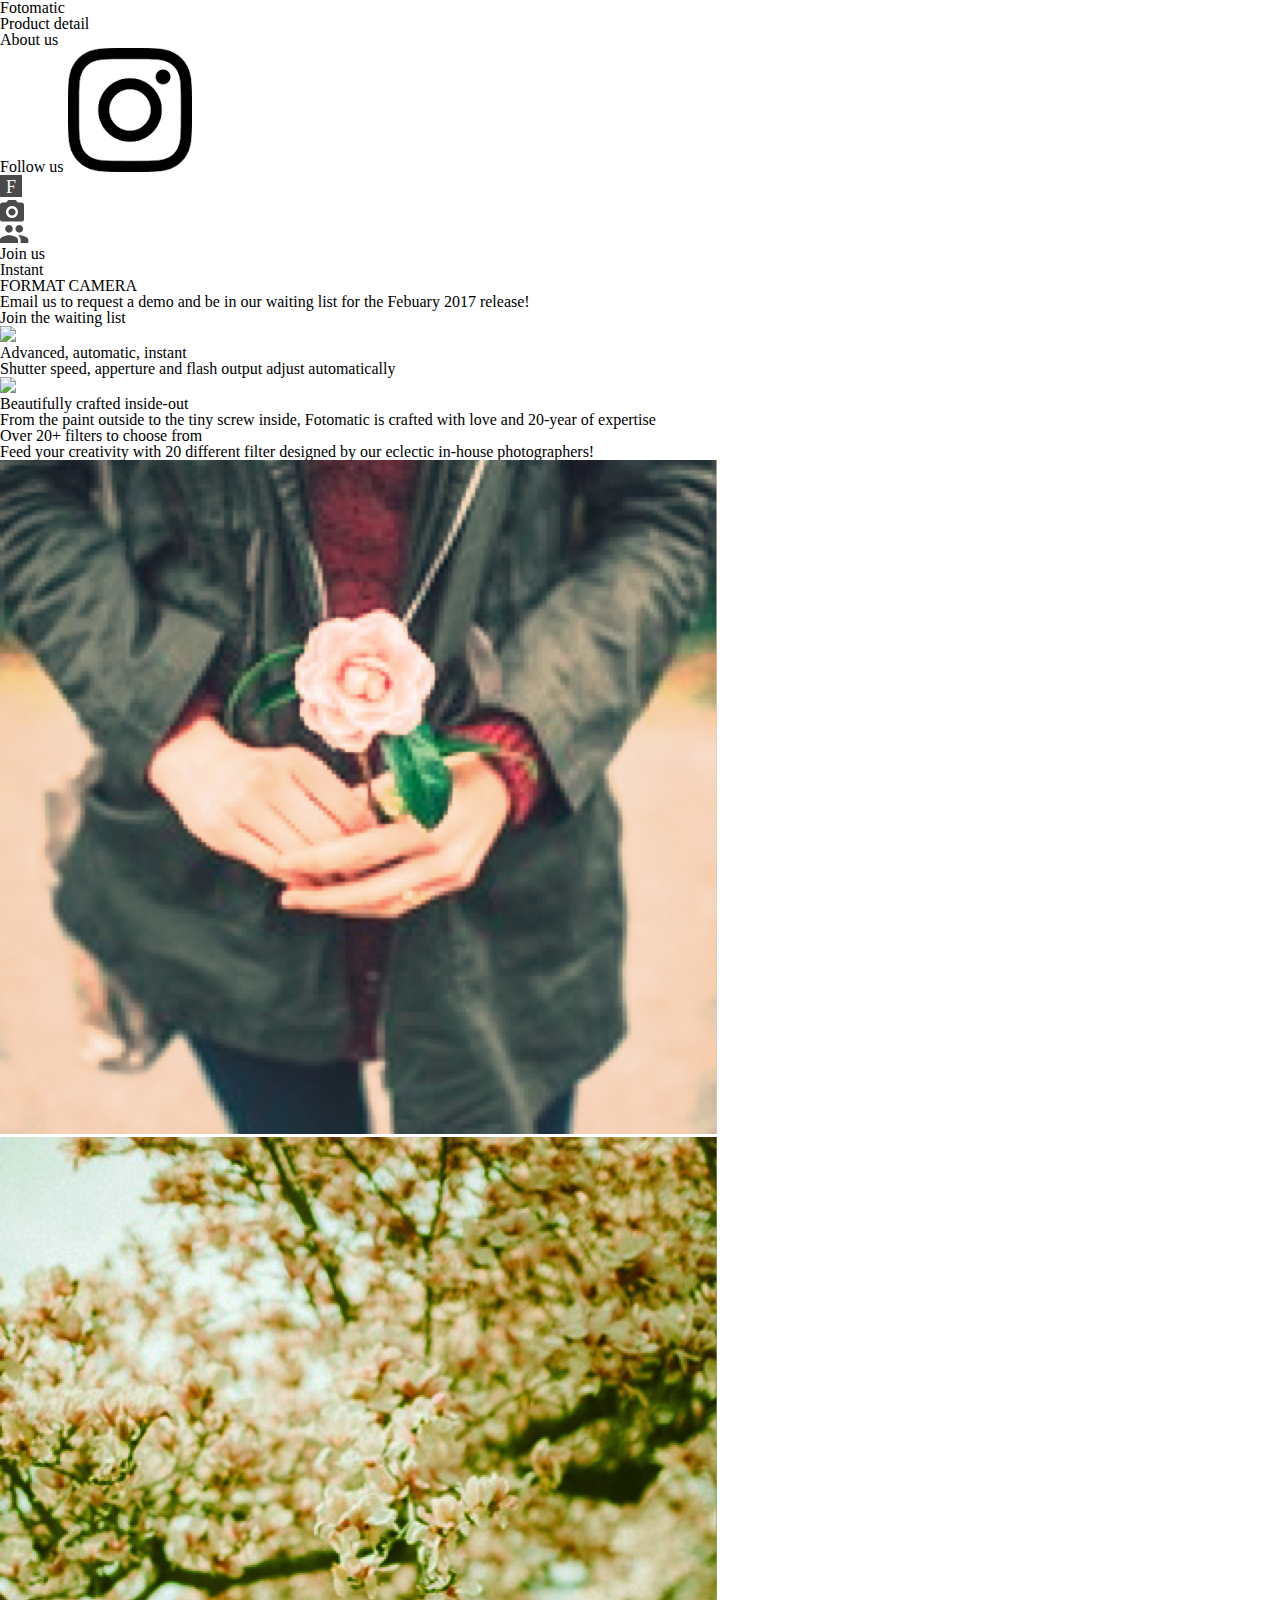
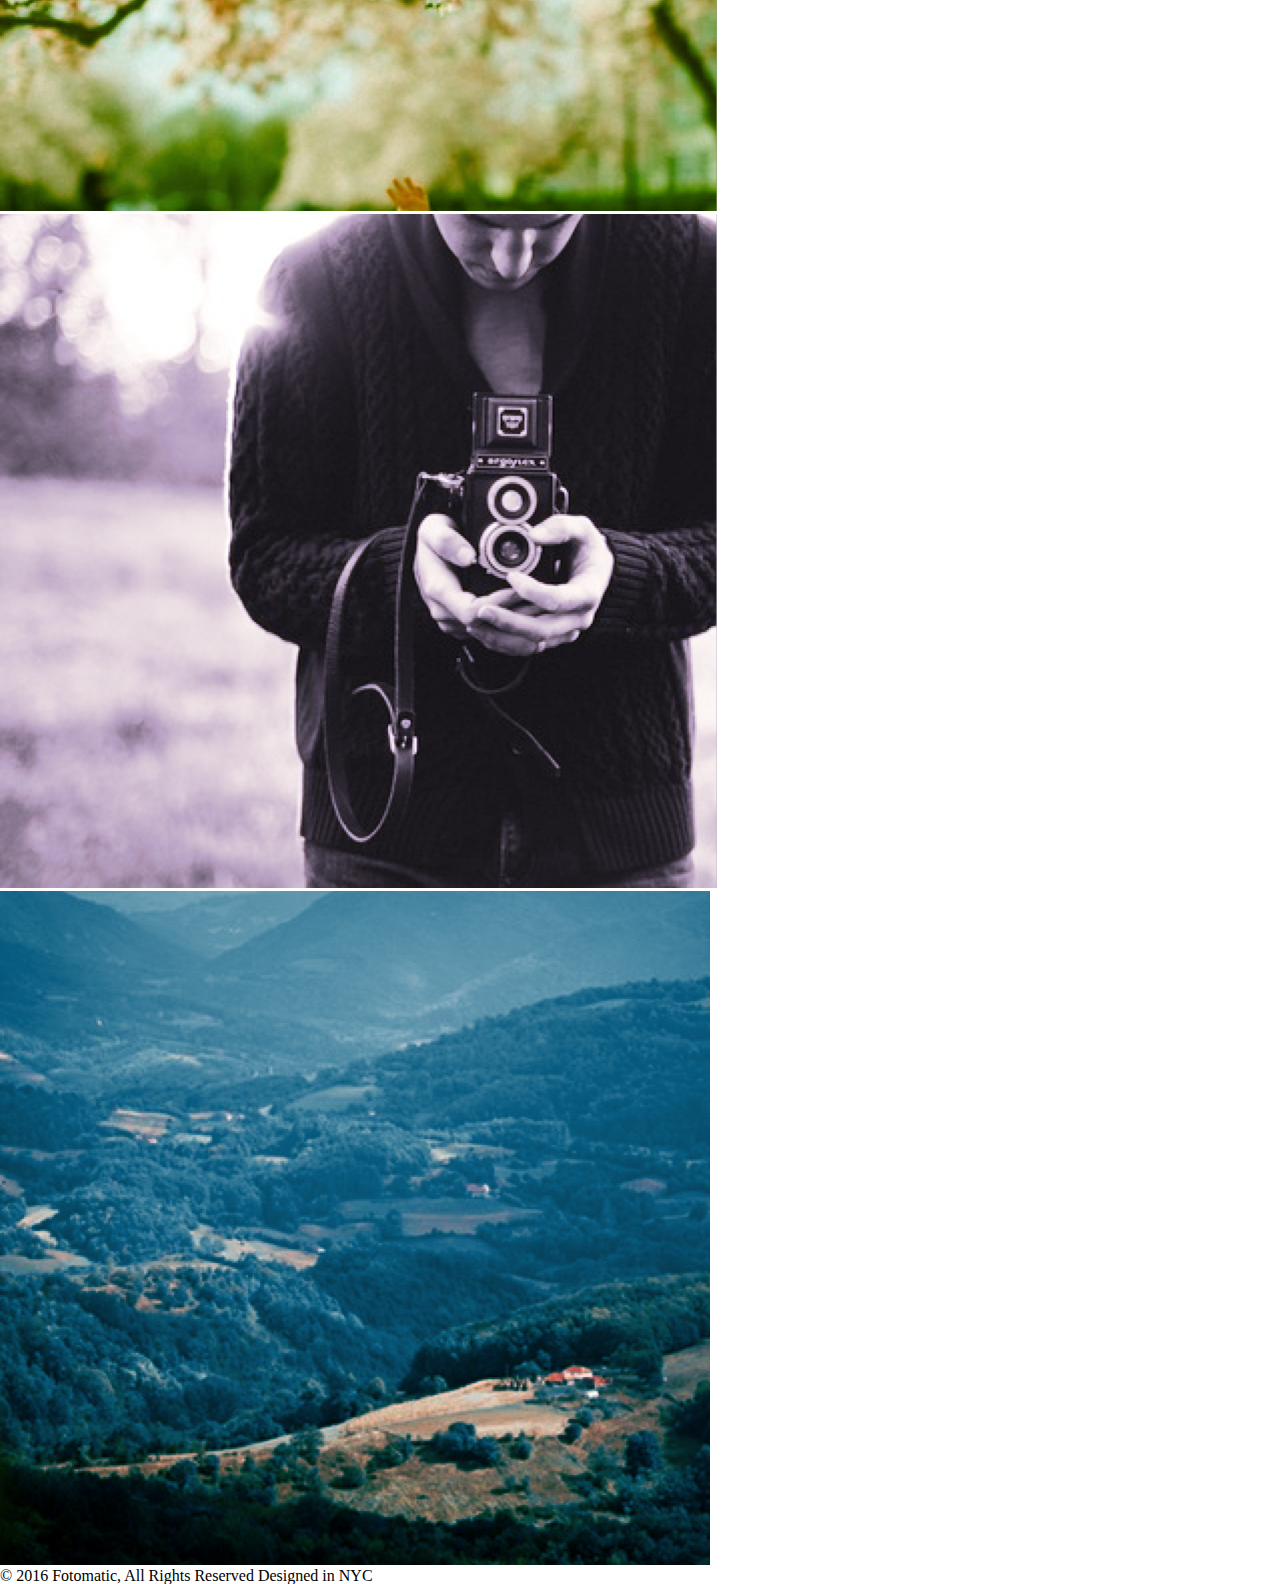
==== Fixing responsive website/index.html @ f3db660c "final" ====
<!DOCTYPE html>
<html>
<head>
  <link href="https://fonts.googleapis.com/css?family=Damion" rel="stylesheet">
  <link href="https://fonts.googleapis.com/css?family=Rubik" rel="stylesheet">
  <link href="https://fonts.googleapis.com/css?family=Roboto:300,400,600,700" rel="stylesheet">
  <link rel="stylesheet" href="./resources/css/reset.css">
  <meta charset="UTF-8">
</head>
<body>
  <!-- Header -->
  <header>
    <div class="content">
      <a href="index.html" class="desktop logo">Fotomatic</a>
      <nav class="desktop">
        <ul>
          <li><a href="#">Product detail</a></li>
          <li><a href="#">About us</a></li>
          <li><a href="https://www.instagram.com/">Follow us <img class="icon" src="./resources/images/instagram.png"></a></li>
        </ul>
      </nav>
      <nav class="mobile">
        <ul>
          <li><a href="#"><img src="./resources/images/ic-logo.svg"></a></li>
          <li><a href="#"><img src="./resources/images/ic-product-detail.svg"></a></li>
          <li><a href="#"><img src="./resources/images/ic-about-us.svg"></a></li>
          <li><a href="#" class="button">Join us</a></li>
        </ul>
      </nav>
    </div>
  </header>

  <!-- Main Content -->
  <div class="main-content">

    <!-- Sign Up Section -->
    <div id="sign-up-section" class="banner">
      <div id="sign-up-cta">
        <div class="content center">
          <div class="header">
            <h2 class="cursive">Instant</h2>
            <h1 class="striking">FORMAT CAMERA</h1>
          </div>
          <div class="email">
            <span>
              Email us to request a demo and be in our waiting list for the <strong>Febuary 2017</strong> release!
            </span>
            <div class="button">Join the waiting list</div>
          </div>
        </div>
      </div>
    </div>

    <!-- Features Section -->
    <div id="features-section">
      <div class="feature">
        <div class="center">
          <div class="image-container">
            <img src="images/feature-1.png" />
          </div>
          <div class="content">
            <h2>Advanced, automatic, instant</h2>
            <h3>Shutter speed, apperture and flash output adjust automatically</h3>
          </div>
        </div>
      </div>
      <div class="feature">
        <div class="center">
          <div class="image-container">
            <img src="images/feature-2.png" />
          </div>
          <div class="content">
            <h2>Beautifully crafted inside-out</h2>
            <h3>From the paint outside to the tiny screw inside, Fotomatic is crafted with love and 20-year of expertise</h3>
          </div>
        </div>
      </div>
    </div>

    <!-- Filters Section -->
    <div id="filters-section">
      <div class="content center">
        <h2>Over 20+ filters to choose from</h2>
        <h3>Feed your creativity with 20 different filter designed by our eclectic in-house photographers!</h3>
      </div>
      <div class="images-container">
        <div class="image-container">
          <img src="./resources/images/filter-1.png" />
        </div>
        <div class="image-container">
          <img src="./resources/images/filter-2.png" />
        </div>
        <div class="image-container">
          <img src="./resources/images/filter-3.png" />
        </div>
        <div class="image-container extra">
          <img src="./resources/images/filter-4.png" />
        </div>
      </div>
    </div>

    <!-- Quotes Section
    <div id="quotes-section">
      <div class="content center">
        <span class="quote">“It’s truly something that could create a brand new photography Renaissance”</span>
        <img class="quote-citation" src="./resources/images/photography-logo.png" />
      </div>
    </div>

    <!-- Footer -->
    <footer>
      <div class="content">
        <span class="copyright">© 2016  Fotomatic, All Rights Reserved</span>
        <span class="location">Designed in NYC</span>
      </div>
    </footer>

  </div>
</body>
</html>
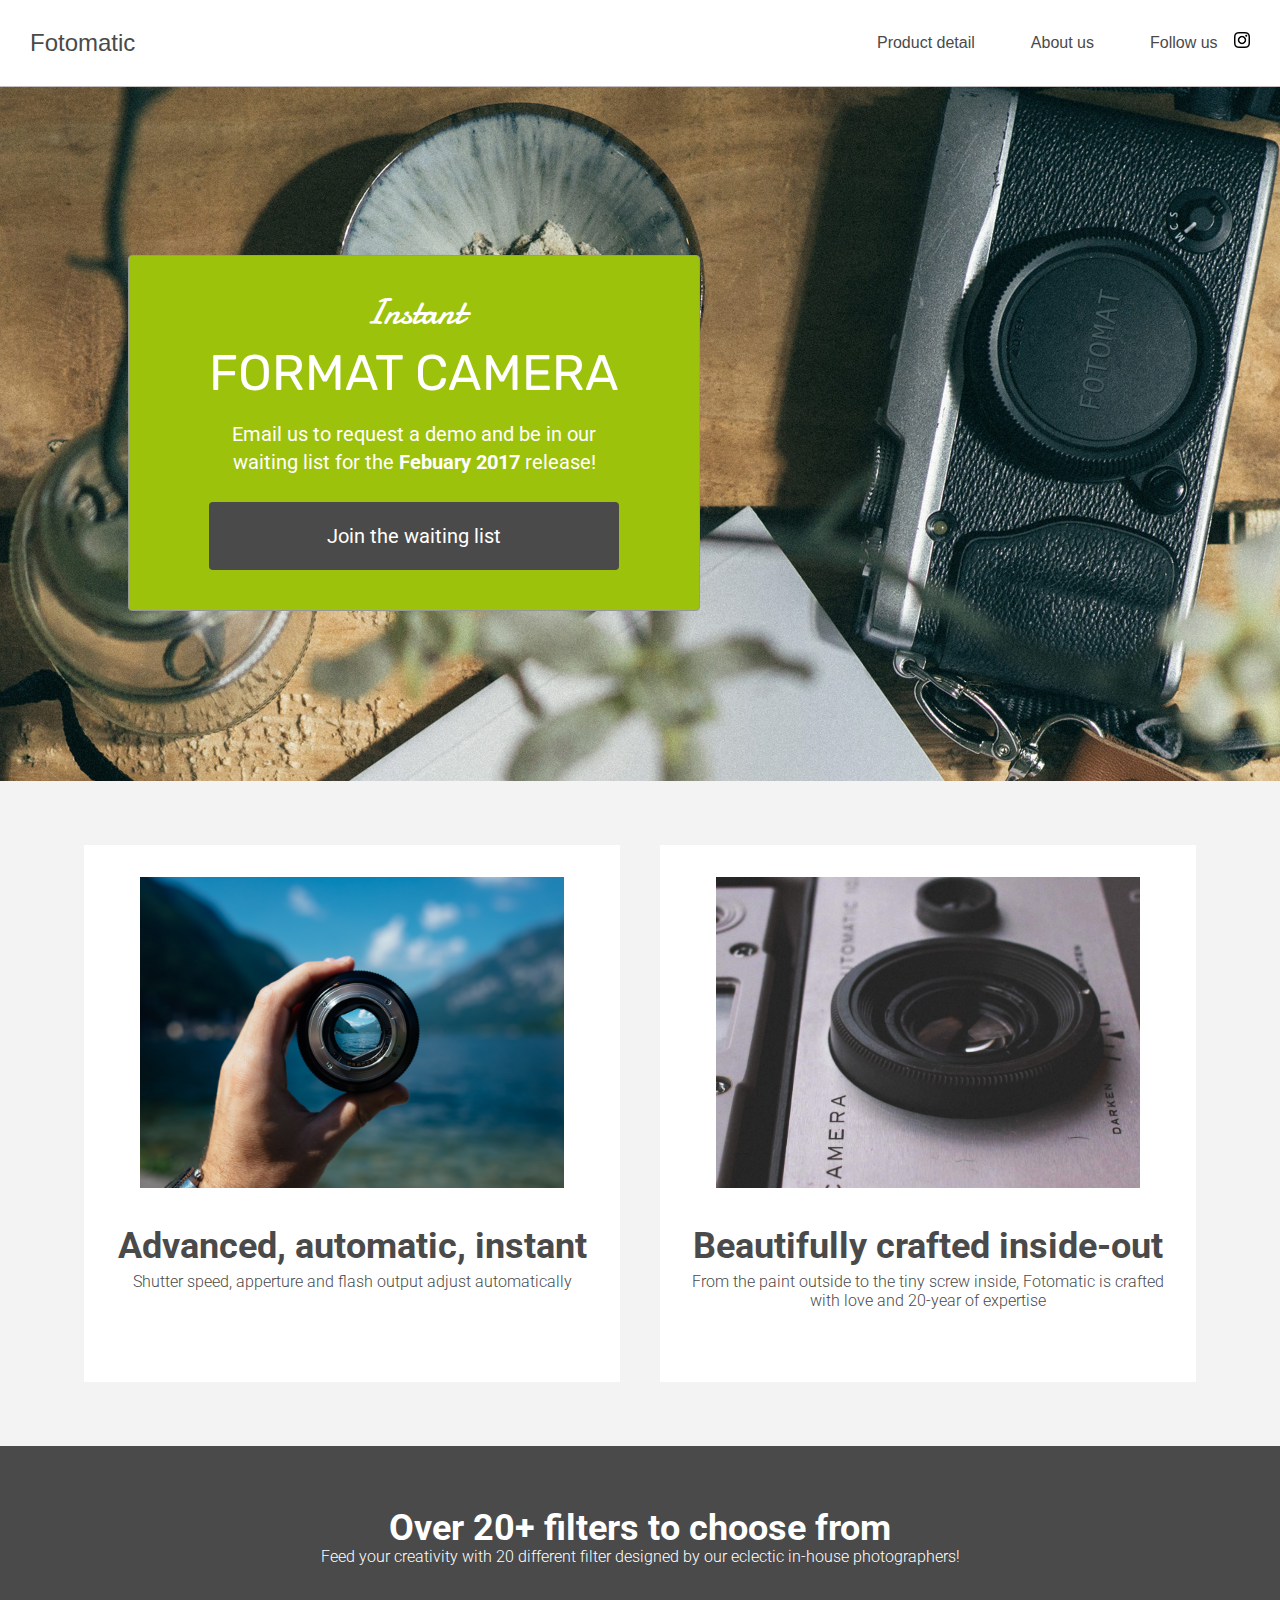
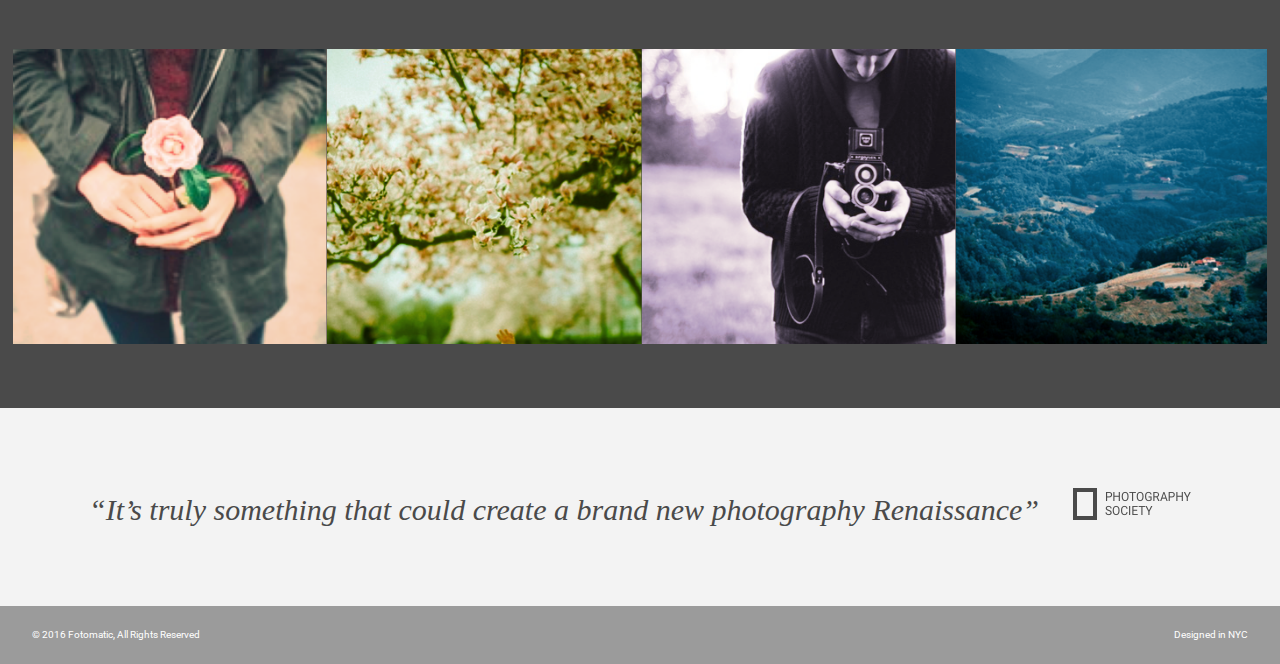
==== commit 04fe8b76: "!" ====
--- a/Fixing responsive website/index.html
+++ b/Fixing responsive website/index.html
@@ -4,7 +4,9 @@
   <link href="https://fonts.googleapis.com/css?family=Damion" rel="stylesheet">
   <link href="https://fonts.googleapis.com/css?family=Rubik" rel="stylesheet">
   <link href="https://fonts.googleapis.com/css?family=Roboto:300,400,600,700" rel="stylesheet">
+  <link href="https://fonts.cdnfonts.com/css/palatino" rel="stylesheet">
   <link rel="stylesheet" href="./resources/css/reset.css">
+  <link rel="stylesheet" href="./resources/css/style.css">
   <meta charset="UTF-8">
 </head>
 <body>
@@ -16,14 +18,14 @@
         <ul>
           <li><a href="#">Product detail</a></li>
           <li><a href="#">About us</a></li>
-          <li><a href="https://www.instagram.com/">Follow us <img class="icon" src="./resources/images/instagram.png"></a></li>
+          <li><a href="https://www.instagram.com/">Follow us <img class="icon" src="./resources/css/images/instagram.png"></a></li>
         </ul>
       </nav>
       <nav class="mobile">
         <ul>
-          <li><a href="#"><img src="./resources/images/ic-logo.svg"></a></li>
-          <li><a href="#"><img src="./resources/images/ic-product-detail.svg"></a></li>
-          <li><a href="#"><img src="./resources/images/ic-about-us.svg"></a></li>
+          <li><a href="#"><img src="./resources/css/images/ic-logo.svg"></a></li>
+          <li><a href="#"><img src="./resources/css/images/ic-product-detail.svg"></a></li>
+          <li><a href="#"><img src="./resources/css/images/ic-about-us.svg"></a></li>
           <li><a href="#" class="button">Join us</a></li>
         </ul>
       </nav>
@@ -56,7 +58,7 @@
       <div class="feature">
         <div class="center">
           <div class="image-container">
-            <img src="images/feature-1.png" />
+            <img src="./resources/css/images/feature-1.png" />
           </div>
           <div class="content">
             <h2>Advanced, automatic, instant</h2>
@@ -67,7 +69,7 @@
       <div class="feature">
         <div class="center">
           <div class="image-container">
-            <img src="images/feature-2.png" />
+            <img src="./resources/css/images/feature-2.png" />
           </div>
           <div class="content">
             <h2>Beautifully crafted inside-out</h2>
@@ -85,25 +87,25 @@
       </div>
       <div class="images-container">
         <div class="image-container">
-          <img src="./resources/images/filter-1.png" />
+          <img src="./resources/css/images/filter-1.png" />
         </div>
         <div class="image-container">
-          <img src="./resources/images/filter-2.png" />
+          <img src="./resources/css/images/filter-2.png" />
         </div>
         <div class="image-container">
-          <img src="./resources/images/filter-3.png" />
+          <img src="./resources/css/images/filter-3.png" />
         </div>
         <div class="image-container extra">
-          <img src="./resources/images/filter-4.png" />
+          <img src="./resources/css/images/filter-4.png" />
         </div>
       </div>
     </div>
 
-    <!-- Quotes Section
+    <!-- Quotes Section --->
     <div id="quotes-section">
       <div class="content center">
         <span class="quote">“It’s truly something that could create a brand new photography Renaissance”</span>
-        <img class="quote-citation" src="./resources/images/photography-logo.png" />
+        <img class="quote-citation" src="./resources/css/images/photography-logo.png" />
       </div>
     </div>
 
--- a/Fixing responsive website/resources/css/style.css
+++ b/Fixing responsive website/resources/css/style.css
@@ -0,0 +1,418 @@
+/* Universal Styles */
+
+html {
+  font-family: "Roboto", sans-serif;
+  font-size: 16px;
+}
+
+.main-content {
+  position: relative;
+  top: 5.3125rem; /* To offset for fixed header. */
+}
+
+.center {
+  text-align: center;
+}
+
+.button {
+  border-radius: 4px;
+  background-color: #4a4a4a;
+  color: white;
+}
+
+.image-container {
+  overflow: hidden;
+  
+}
+
+.image-container img {
+  display: block;
+  max-width: 100%;
+}
+
+@media only screen and (max-width: 760px) {
+  .main-content {
+    top: 2.5625rem;
+  }
+}
+
+/* Header */
+
+header {
+  position: fixed;
+  width: 100%;
+  border-bottom: solid 1px #c6c1c1;
+  background-color: white;
+  z-index: 2;
+}
+
+header .content {
+  display: flex;
+  align-items: center;
+  padding: 1.875rem;
+}
+
+header .logo {
+  flex: 1;
+  color: #4a4a4a;
+  font-size: 1.5rem;
+  font-family: Roboto-Mono-Regular, sans-serif;
+}
+
+header nav ul {
+  display: flex;
+}
+
+nav li {
+  padding-left: 3.5rem;
+}
+
+nav a {
+  vertical-align: bottom;
+  line-height: 1.6;
+  font-size: 1rem;
+  color: #4a4a4a;
+  font-family: Roboto-Regular, sans-serif;
+}
+
+header .icon {
+  width: 1rem;
+  padding-left: .75rem;
+}
+
+header .mobile {
+  display: none;
+}
+
+@media only screen and (max-width: 760px) {
+  header .desktop {
+    display: none;
+  }
+
+  header .mobile {
+    display: block;
+    width: 100%;
+  }
+
+  header .content {
+    padding: .5rem 0;
+  }
+
+  header .mobile ul {
+    display: flex;
+    justify-content: space-around;
+    align-items: center;
+    width: 100%;
+  }
+
+  header .mobile li {
+    padding: 0;
+  }
+
+  header .mobile .button {
+    padding: .1875rem .5rem;
+    background-color: #9dc20b;
+    line-height: 1.6;
+    color: white;
+  }
+}
+
+/* Sign Up Section */
+
+#sign-up-section {
+  display: flex;
+  justify-content: flex-start;
+  align-items: flex-start;
+  height: 43.5rem;
+  background-image: url('./images/banner-landingpage.jpg');
+  background-repeat: no-repeat;
+  background-position: bottom;
+  background-size: cover;
+}
+
+#sign-up-cta {
+  position: relative;
+  top: 10.625rem;
+  left: 10%;
+  padding: 0 5rem 2.5rem 5rem;
+  border: solid 1px #979797;
+  border-radius: 4px;
+  background-color: #9dc20b;
+}
+
+#sign-up-cta .content {
+  width: 25.625rem;
+  margin-top: 2rem;
+  font-family: "Roboto", sans-serif;
+  font-size: 1.25rem;
+  line-height: 1.4;
+  color: white;
+}
+
+#sign-up-cta h1 {
+  font-size: 3.125rem;
+}
+
+#sign-up-cta h2 {
+  font-size: 2.25rem;
+}
+
+#sign-up-cta span strong {
+  font-weight: bold;
+}
+
+#sign-up-cta .cursive {
+  font-family: "Damion", cursive;
+}
+
+#sign-up-cta .striking {
+  font-family: "Rubik", sans-serif;
+  padding-bottom: .75rem;
+}
+
+#sign-up-cta .button {
+  margin-top: 1.625rem;
+  padding: 1.25rem 7.25rem;
+}
+
+@media only screen and (max-width: 760px) {
+  #sign-up-section {
+    align-items: center;
+    justify-content: center;
+    height: 28rem;
+  }
+
+  #sign-up-cta {
+    position: static;
+    width: auto;
+    height: auto;
+    background-color: transparent;
+    border: none;
+  }
+
+  #sign-up-cta .content {
+    margin-top: 0;
+  }
+
+  #sign-up-cta .email {
+    display: none;
+  }
+
+  #sign-up-cta h1 {
+    font-size: 3.125rem;
+  }
+
+  #sign-up-cta h2 {
+    font-size: 2.25rem;
+  }
+}
+
+@media only screen and (max-width: 450px) {
+  #sign-up-section {
+    height: 20rem;
+  }
+
+  #sign-up-cta h1 {
+    font-size: 2.25rem;
+  }
+
+  #sign-up-cta h2 {
+    font-size: 2rem;
+  }
+}
+
+/* Features Section */
+
+#features-section {
+  display: flex;
+  justify-content: space-between;
+  padding: 4rem 5%;
+  background-color: #f3f3f3;
+}
+
+.feature {
+  flex: 1;
+  padding: 2rem;
+  margin: 0px 1.25rem;
+  background-color: white;
+}
+.feature .content {
+  padding: 2.5rem 0;
+}
+
+.feature .image-container {
+  width: 90%;
+  height: 65%;
+  margin: 0 auto;
+}
+
+.feature .content {
+  padding: 2.5rem 0;
+}
+
+.feature h2 {
+  padding-bottom: .5rem;
+  font-size: 2.25rem;
+  font-weight: bold;
+  color: #4a4a4a;
+}
+
+.feature h3 {
+  font-size: 1rem;
+  line-height: 1.2;
+  font-weight: 300;
+  color: #4a4a4a;
+}
+
+@media only screen and (max-width: 890px) {
+  .feature h2 {
+    font-size: 1.125rem;
+    line-height: 1.3;
+    font-weight: normal;
+  }
+
+  .feature h3 {
+    font-size: .875rem;
+    line-height: 1.4;
+  }
+}
+
+@media only screen and (max-width: 760px) {
+  #features-section {
+    flex-flow: column;
+    padding: 0;
+  }
+
+  .feature {
+    margin: 0;
+    padding: 1.25rem 1rem 0 1rem;
+  }
+
+.feature .content {
+  padding: 1.25rem 0 1.875rem 0;
+}
+}
+
+/* Filters Section */
+
+#filters-section {
+  padding: 4rem 0;
+  background-color: #4a4a4a;
+}
+
+#filters-section .content {
+  padding: 0 .625rem;
+  margin-bottom: 5rem;
+}
+
+#filters-section .content h2 {
+  font-size: 2.25rem;
+  font-weight: bold;
+  color: white;
+}
+
+#filters-section .content h3 {
+  font-size: 1rem;
+  line-height: 1.4;
+  font-weight: 300;
+  color: white;
+}
+
+#filters-section .images-container {
+  max-width: 100%;
+  padding: 0 1%;
+  display: flex;
+}
+
+@media only screen and (max-width: 760px) {
+  #filters-section {
+    padding: 1.5rem 0 0 0;
+  }
+
+  #filters-section .content {
+    margin-bottom: 1rem;
+  }
+
+  #filters-section .content h2 {
+    padding-bottom: .625rem;
+    font-size: 1.125rem;
+    line-height: 1.3;
+    font-weight: normal;
+  }
+
+  #filters-section .content h3 {
+    font-size: .875rem;
+    line-height: 1.4;
+  }
+
+  #filters-section .images-container {
+    padding: 0;
+  }
+
+  #filters-section .extra {
+    display: none;
+  }
+}
+
+/* Quotes Section */
+
+#quotes-section {
+  background-color: #f3f3f3;
+}
+
+#quotes-section .content {
+  padding: 5rem 0;
+}
+
+#quotes-section .quote {
+  padding-right: 1.875rem;
+  font-family: "Palatino", serif;
+  font-size: 1.875rem;
+  line-height: 1.1;
+  font-style: italic;
+  color: #4a4a4a;
+}
+
+#quotes-section quote-citation {
+  height: 1.875rem;
+}
+
+@media only screen and (max-width: 760px) {
+  #quotes-section content {
+    padding: 1.875rem .625rem;
+  }
+
+  #quotes-section quote {
+    font-size: 1.5rem;
+    line-height: 1.4;
+  }
+
+  #quotes-section quote-citation {
+    display: block;
+    padding-top: 1rem;
+    margin: auto;
+  }
+}
+
+/* Footer */
+
+footer {
+  background-color: #9b9b9b;
+  padding: 1.5rem 2rem;
+}
+
+footer .content {
+  color: white;
+  display: flex;
+  font-size: .75rem;
+}
+
+footer .copyright {
+  flex-grow: 1;
+}
+
+@media only screen and (min-width: 760px) {
+  footer .content {
+    font-size: .625rem;
+  }
+}